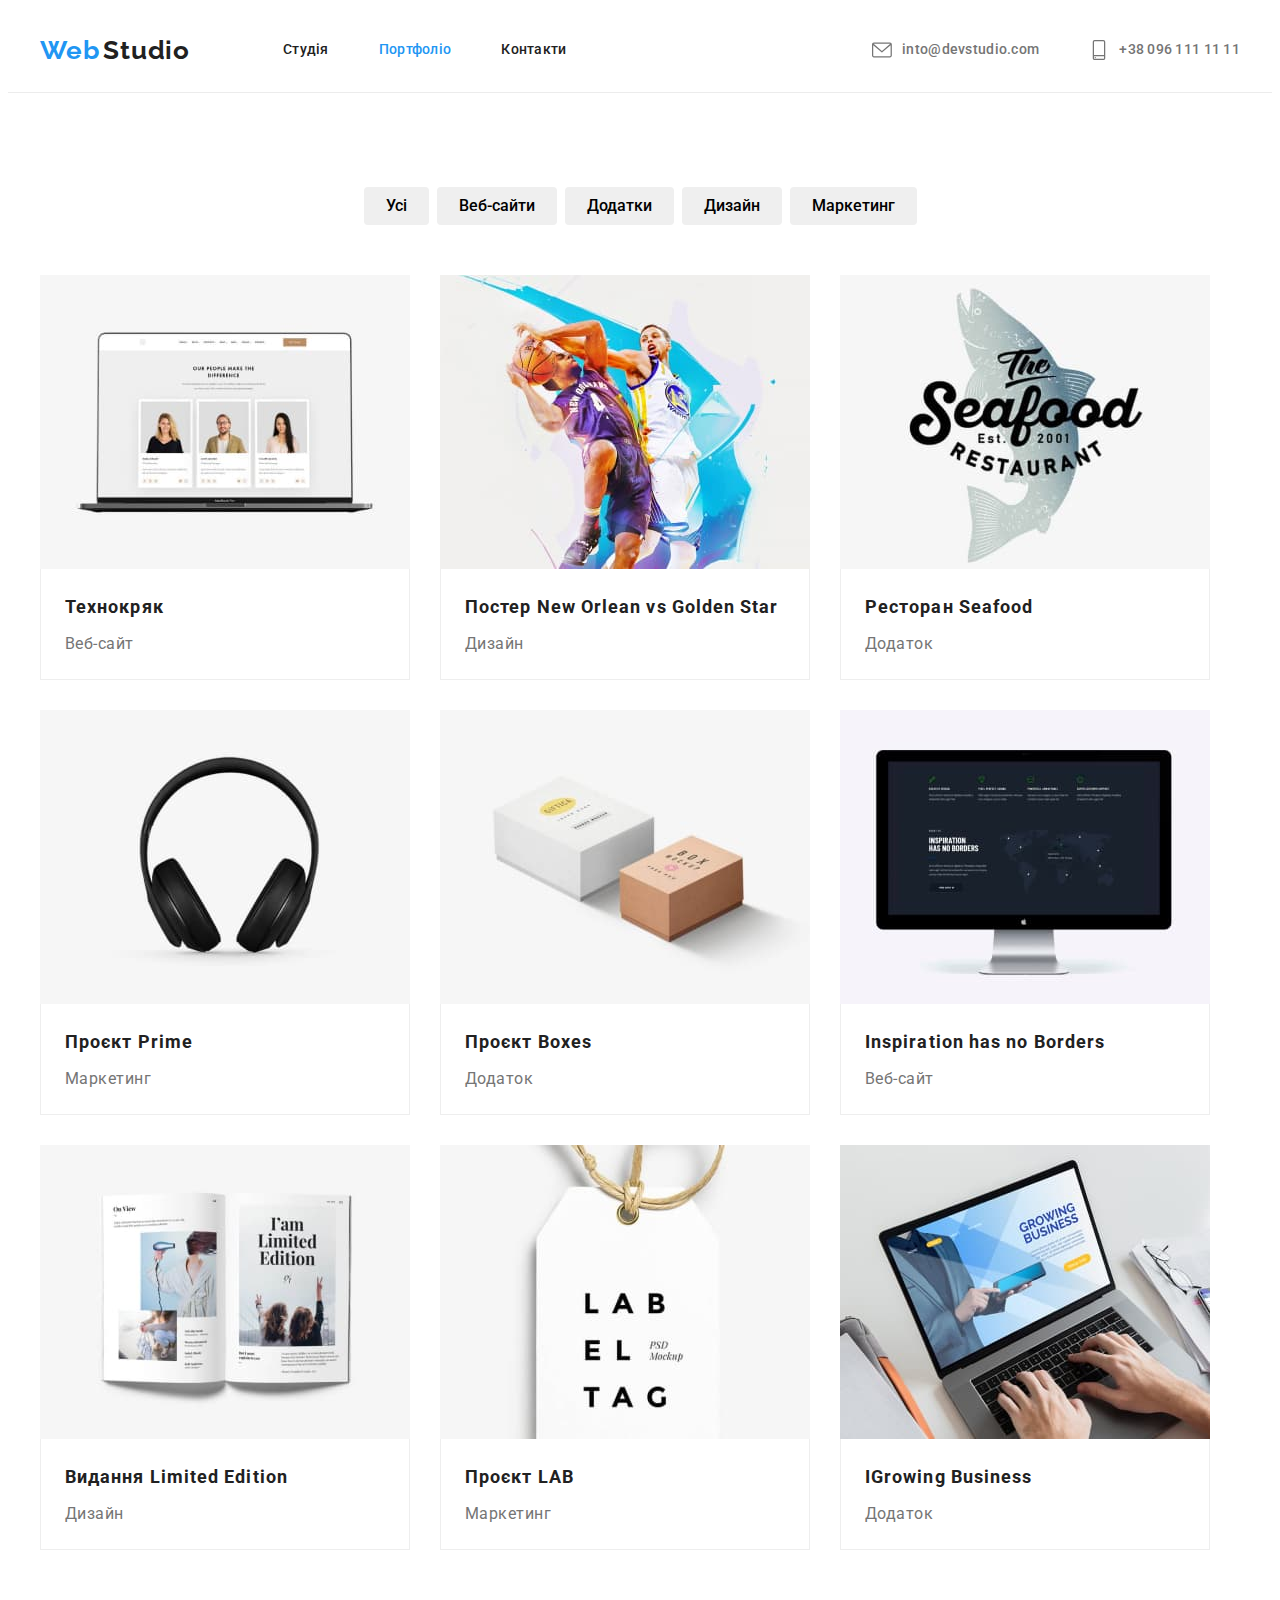
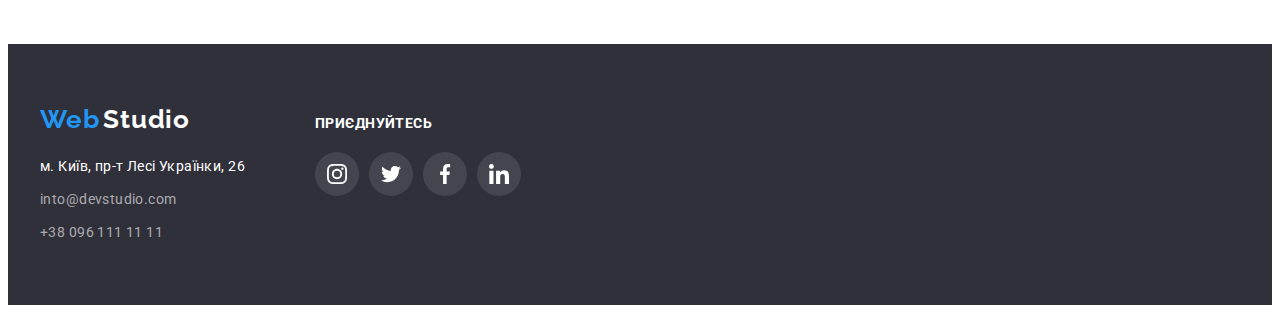
==== portfolio.html @ 76af7a86 "Initial commit" ====
<!DOCTYPE html>
<html lang="en">
	<head>
		<meta charset="UTF-8" />
		<meta http-equiv="X-UA-Compatible" content="IE=edge" />
		<meta name="viewport" content="width=device-width, initial-scale=1.0" />
		<title>Studio</title>
		<link rel="preconnect" href="https://fonts.googleapis.com" />
		<link rel="preconnect" href="https://fonts.gstatic.com" crossorigin />
		<link
			href="https://fonts.googleapis.com/css2?family=Raleway:wght@700&family=Roboto:wght@400;500;700;900&display=swap"
			rel="stylesheet"
		/>
		<link
			rel="stylesheet"
			href="https://cdnjs.cloudflare.com/ajax/libs/modern-normalize/1.1.0/modern-normalize.min.css"
			integrity="sha512-wpPYUAdjBVSE4KJnH1VR1HeZfpl1ub8YT/NKx4PuQ5NmX2tKuGu6U/JRp5y+Y8XG2tV+wKQpNHVUX03MfMFn9Q=="
			crossorigin="anonymous"
			referrerpolicy="no-referrer"
		/>
		<link rel="stylesheet" href="./css/styles.css" />
	</head>
	<body>
		<header class="header-underline">
			<div class="container heared-container">
				<nav class="navig">
					<a href="./index.html" class="link">
						<span class="logo">Web</span>
						<span class="logo" style="color: var(--main-text-color)">Studio</span>
					</a>
					<ul class="site-nav list">
						<li><a href="./index.html" class="site-nav-link">Студія</a></li>
						<li><a href="" class="site-nav-link current">Портфоліо</a></li>
						<li><a href="" class="site-nav-link">Контакти</a></li>
					</ul>
				</nav>
				<ul class="contact-nav list">
					<li>
						<a class="contact-nav-link" href="mailto:into@devstudio.com">
							<svg class="contact-icon">
								<use href="./images/icons.svg#envelope"></use>
							</svg>
							into@devstudio.com
						</a>
					</li>
					<li>
						<a class="contact-nav-link" href="tel:+380961111">
							<svg class="contact-icon">
								<use href="./images/icons.svg#smartphone"></use>
							</svg>
							+38 096 111 11 11
						</a>
					</li>
				</ul>
			</div>
		</header>
		<main>
			<section class="section">
				<div class="container">
					<h1 class="visually-hidden">заголовок портфоліо</h1>
					<ul class="list portfolio-menu">
						<li><button class="button-portfolio" type="button">Усі</button></li>
						<li><button class="button-portfolio" type="button">Веб-сайти</button></li>
						<li><button class="button-portfolio" type="button">Додатки</button></li>
						<li><button class="button-portfolio" type="button">Дизайн</button></li>
						<li><button class="button-portfolio" type="button">Маркетинг</button></li>
					</ul>
					<ul class="list flex-container">
						<li class="portfolio-items">
							<a class=" link portfolio-link" href="https://goit.ua">
								<img src="./images/portfolio-techno.jpg" alt="Технокряк" width="370" />
								<div class="items-about">
									<h2 class="portfolio-name">Технокряк</h2>
									<p class="portfolio-list">Веб-сайт</p>
								</div>
							</a>
						</li>
						<li class="portfolio-items">
							<a class="link portfolio-link" href="https://goit.ua">
								<img src="./images/portfolio-poster.jpg" alt="Постер New Orlean vs Golden Star" width="370" />
								<div class="items-about">
									<h2 class="portfolio-name">Постер New Orlean vs Golden Star</h2>
									<p class="portfolio-list">Дизайн</p>
								</div>
							</a>
						</li>
						<li class="portfolio-items">
							<a class="link portfolio-link" href="https://goit.ua">
								<img src="./images/portfolio-seafood.jpg" alt="Ресторан Seafood" width="370" />

								<div class="items-about">
									<h2 class="portfolio-name">Ресторан Seafood</h2>
									<p class="portfolio-list">Додаток</p>
								</div>
							</a>
						</li>
						<li class="portfolio-items">
							<a class="link portfolio-link" href="https://goit.ua">
								<img src="./images/portfolio-prime.jpg" alt="Проєкт Prime" width="370" />
								<div class="items-about">
									<h2 class="portfolio-name">Проєкт Prime</h2>
									<p class="portfolio-list">Маркетинг</p>
								</div>
							</a>
						</li>
						<li class="portfolio-items">
							<a class="link portfolio-link" href="https://goit.ua">
								<img src="./images/portfolio-boxes.jpg" alt="Проєкт Boxes" width="370" />

								<div class="items-about">
									<h2 class="portfolio-name">Проєкт Boxes</h2>
									<p class="portfolio-list">Додаток</p>
								</div>
							</a>
						</li>
						<li class="portfolio-items">
							<a class="link portfolio-link" href="https://goit.ua">
								<img src="./images/portfolio-inspiration.jpg" alt="Inspiration has no Borders" width="370" />

								<div class="items-about">
									<h2 class="portfolio-name">Inspiration has no Borders</h2>
									<p class="portfolio-list">Веб-сайт</p>
								</div>
							</a>
						</li>
						<li class="portfolio-items">
							<a class="link portfolio-link" href="https://goit.ua">
								<img src="./images/portfolio-edition.jpg" alt="Видання Limited Edition" width="370" />

								<div class="items-about">
									<h2 class="portfolio-name">Видання Limited Edition</h2>
									<p class="portfolio-list">Дизайн</p>
								</div>
							</a>
						</li>
						<li class="portfolio-items">
							<a class="link portfolio-link" href="https://goit.ua">
								<img src="./images/portfolio-lab.jpg" alt="Проєкт LAB" width="370" />
								<div class="items-about">
									<h2 class="portfolio-name">Проєкт LAB</h2>
									<p class="portfolio-list">Маркетинг</p>
								</div>
							</a>
						</li>
						<li class="portfolio-items">
							<a class="link portfolio-link" href="https://goit.ua">
								<img src="./images/portfolio-business.jpg" alt="Growing Business" width="370" />
								<div class="items-about">
									<h2 class="portfolio-name">IGrowing Business</h2>
									<p class="portfolio-list">Додаток</p>
								</div>
							</a>
						</li>
					</ul>
				</div>
			</section>
		</main>
		<footer class="footer">
			<div class="container footer-container">
				<div>
					<a href="./index.html" class="link">
						<span class="logo">Web</span>
						<span class="logo" style="color: var(--white-color)">Studio</span>
					</a>
					<address class="footer-site">
						<ul class="list">
							<li class="adress">
								<a class="adress-link" href="https://goo.gl/maps/srSNwpNVW98ARK6E7">м. Київ, пр-т Лесі Українки, 26</a>
							</li>
							<li class="adress">
								<a class="adress-link-color" href="mailto:into@devstudio.com">into@devstudio.com</a>
							</li>
							<li class="adress">
								<a class="adress-link-color" href="tel:+380961111">+38 096 111 11 11</a>
							</li>
						</ul>
					</address>
				</div>
				<div>
					<h3 class="footer-title"> приєднуйтесь</h3>
					<ul class="list web">
						<li>
							<a
								class="footer-icon link"
								href="https://www.instagram.com"
								target="_parent"
								rel="noopener noreffer"
								aria-label="Instagram"
							>
								<svg class="social-link">
									<use href="./images/icons.svg#instagram"></use>
								</svg>
							</a>
						</li>
						<li>
							<a
								class="footer-icon link"
								href="https://twitter.com"
								target="_parent"
								rel="noopener noreffer"
								aria-label="twitter"
							>
								<svg class="social-link">
									<use href="./images/icons.svg#twitter"></use>
								</svg>
							</a>
						</li>
						<li>
							<a
								class="footer-icon link"
								href="https://www.facebook.com"
								target="_parent"
								rel="noopener noreffer"
								aria-label="Instagram"
							>
								<svg class="social-link">
									<use href="./images/icons.svg#facebook"></use>
								</svg>
							</a>
						</li>
						<li>
							<a
								class="footer-icon link"
								href="https://ua.linkedin.com/"
								target="_parent"
								rel="noopener noreffer"
								aria-label="twitter"
							>
								<svg class="social-link">
									<use href="./images/icons.svg#linkedin"></use>
								</svg>
							</a>
						</li>
					</ul>
				</div>
			</div>
		</footer>
	</body>
</html>
---- css/styles.css ----
/*--акцент синий #2196F3 ---*/
/*--основной цвет  #212121---*/
/*--белый #FFFFFF---*/
/*--вторичный цвет серый #757575 ---*/
/*--вторичный цвет фона #F5F4FA ---*/
html {
  box-sizing: border-box;
}
:root {
  --main-text-color: #212121;
  --blue-color: #2196f3;
  --white-color: #ffffff;
  --grey-color: #757575;
  --footer-hero-color: #2f303a;
  --second-backgraund-color: #f5f4fa;
  --wtile-second-color: rgba(255, 255, 255, 0.6);
  --header-underline:#ececec;
  --color-border-card:#EEEEEE;
  --color-icon: #AFB1B8;
}
.header-underline{
   border-bottom: 1px solid var(--header-underline);
}
body {
  background-color: white;
  color: var(--main-text-color);
  font-family: 'Roboto', sans-serif;
  }
h1,
h2,
h3,
h4,
h5,
h6,
p,
a {
  margin: 0;
}
img {
  display: block;
  max-width: 100%;
  height: auto;
}

.container {
  margin: 0 auto;
  width: 1200px;
  padding-left: 15px;
  padding-right: 15px;
  /*outline: 2px solid tomato;*/
}
.heared-container {
  display: flex;
  align-items: center;
  }
.logo {
  font-family: 'Raleway';
  font-weight: 700;
  font-size: 26px;
  line-height: 1.19;
  color: var(--blue-color);
  letter-spacing: 0.03em;
}
.list {
  list-style: none;
  margin: 0;
  padding: 0;
}
.site-nav-link {
  color: var(--main-text-color);
  font-weight: 500;
  font-size: 14px;
  line-height: 1.14;
  letter-spacing: 0.02em;
  text-decoration: none;
  display: block;
  padding-top: 32px;
  padding-bottom: 32px;
}
.contact-nav-link {
  display:flex;
  align-items: center;
  justify-content: center;
  fill: var(--grey-color);
  color: var(--grey-color);
  font-weight: 500;
  font-size: 14px;
  line-height: 1.14;
  letter-spacing: 0.02em;
  text-decoration: none;
  padding-top: 32px;
  padding-bottom: 32px;
}
.contact-icon{
  width: 20px;
  height: 20px;
  margin-right:  10px;
  /* fill:var(--grey-color) */

}
.site-nav {
  margin-left: 93px;
  display: flex;
  gap: 50px;
  align-items: center;
  }
.contact-nav {
  display: flex;
  gap: 50px;
  align-items: center;
  margin-left: auto;
  }
.site-nav-link:hover,
.site-nav-link:focus,
.contact-nav-link:hover,
.contact-nav-link:focus {
  fill: var(--blue-color);
  color:var(--blue-color) ;
}
.site-nav-link.current {
  color: var(--blue-color);
}
.section {
  color: var(--main-text-color);
  padding-top: 94px;
  padding-bottom: 94px;

  /*outline: 1px solid brown;*/
}

.section-action {
  padding-top: 0;
}
.section-title {
  margin-top: 0;
  color: var(--main-text-color);
  font-weight: 700;
  font-size: 36px;
  line-height: 1.17;
  text-align: center;
  margin-bottom: 50px;
}

/* hero*/
.hero-title {
  color: var(--white-color);
  font-weight: 900;
  font-size: 44px;
  line-height: 1.4;
  letter-spacing: 0.06em;
  text-transform: uppercase;

  /*padding: 0;
  margin-top: 0;*/
  width: 696px;
 margin: 0 auto;
}
.hero {
  background-color: var(--footer-hero-color);
  height: 600px;
  max-width: 1600px;
  margin: auto;
  text-align: center;
  padding: 200px 0;
  background-image: linear-gradient(to right,rgba(47, 48, 58, 0.4) ,rgba(47, 48, 58, 0.4)) ,  url(../images/hero.jpg);
  background-repeat: no-repeat;
  background-position: center;
  background-size:cover;
}
.about-image{
  display:flex;
  height: 120px;
  background-color:var(--second-backgraund-color);
  margin-bottom: 30px;
  border: ;
  border-radius: 4px;
  align-items: center;
  justify-content: center;

  }

  .icon-about{
    width: 70px;
    height: 70px;
  }
.details-title {
  margin-top: 0;
  color: var(--main-text-color);
  font-weight: 700;
  font-size: 14px;
  line-height: 1.14;
  text-transform: uppercase;
  letter-spacing: 0.03em;
  margin-bottom: 10px;
}
.details-about {
  color: var(--grey-color);
  font-weight: 400;
  font-size: 14px;
  line-height: 1.71;
  letter-spacing: 0.03em;
  margin-bottom: 0;
}
.details {
  display: flex;
  gap: 30px;
}
.details-item {
  width: 270px;
}

/* button*/
.button {
  font-family: inherit;
  color: var(--white-color);
  background-color: var(--blue-color);
  cursor: pointer;
  font-weight: 700;
  font-size: 16px;
  line-height: 1.85;
  text-align: center;
  letter-spacing: 0.06em;
  border: none;
  border-radius: 4px;
  min-width: 216px;
  padding: 10px 32px;
  margin-top: 30px;
}
.button:hover,
.button:focus {
  background: #188ce8;
}

.visually-hidden {
  position: absolute;
  white-space: nowrap;
  width: 1px;
  height: 1px;
  overflow: hidden;
  border: 0;
  padding: 0;
  clip: rect(0 0 0 0);
  clip-path: inset(50%);
  margin: -1px;
}
.portfolio-menu {
  display: flex;
  justify-content: center;
  gap: 8px;
 }

.button-portfolio {
  font-family: inherit;
  font-weight: 500;
  font-size: 16px;
  line-height: 1.62;
  text-align: center;
  border-radius: 4px;
  border: none;
  padding: 6px 22px ;
 }
.button-portfolio:hover,
.button-portfolio:focus {
  color: var(--white-color);
  background-color: var(--blue-color);
  cursor: pointer;
  box-shadow: 0px 3px 1px rgba(0, 0, 0, 0.1), 0px 1px 2px rgba(0, 0, 0, 0.08),
1px 2px 2px rgba(0, 0, 0, 0.12);
}
.adress-link {
  text-decoration: none;
  color: var(--white-color);
  font-style: normal;
  letter-spacing: 0.03em;
  font-size: 14px;
  line-height: 1.71;
}
.adress-link-color {
  text-decoration: none;
  font-style: normal;
  letter-spacing: 0.03em;
  font-size: 14px;
  line-height: 1.71;
  color: var(--wtile-second-color);
 }
 .adress:not(:last-child)
 {
  margin-bottom: 9px;
 }

.adress-link:hover,
.adress-link:focus,
.adress-link-color:hover,
.adress-link-color:focus {
  color: var(--blue-color);
}

.navig{
  display: flex;
  align-items: center;
}
.link {
  padding: 0;
  margin: 0;
  text-decoration: none;
  color: currentColor;
}
.li {
  text-align: center;
}

.action-pic {
  display: flex;
  gap: 30px;
}
.footer {
  background-color: var(--footer-hero-color);
  padding-top: 60px;
  padding-bottom: 60px;
}
.footer-site{
   margin-top: 20px;
}

.portfolio-items {
  width: 370px;
 /* background-color: aqua;*/
  margin-right: 30px;
  margin-bottom: 30px;
}
.portfolio-items:nth-child(3n) {
  margin-right: 0;
}
.portfolio-items:nth-last-child(-n + 3) {
  margin-bottom: 0px;
}

.portfolio-link:hover,
.portfolio-link:focus
{  
display: block;
box-shadow: 0px 1px 1px rgba(0, 0, 0, 0.12), 0px 4px 4px rgba(0, 0, 0, 0.06),
1px 4px 6px rgba(0, 0, 0, 0.16);
}

.flex-container {
  display: flex;
  flex-wrap: wrap;
  /*background-color: blueviolet;*/
  margin-top: 50px;
}
.items-about{
   padding: 20px 24px;
   border-bottom: 1px solid var(--color-border-card);
   border-right: 1px solid var(--color-border-card);
   border-left: 1px solid var(--color-border-card);
}
.portfolio-name {
  font-weight: 700;
  font-size: 18px;
  line-height: 2;
  letter-spacing: 0.06em;
  padding-bottom: 4px;
  }
.portfolio-list {
  font-size: 16px;
  line-height: 1.88;
  letter-spacing: 0.03em;
  color: var(--grey-color);
}
.team-name {
  font-weight: 500;
  font-size: 16px;
  line-height: 1.19;
  text-align: center;
  /*padding-top: 30px;*/
  margin-bottom: 10px;
}
.team-title {
  font-size: 16px;
  line-height: 1.19;
  text-align: center;
  color: var(--grey-color);
  letter-spacing: 0.03em;
  margin-bottom: 16px;
  /*padding-bottom: 30px;*/
}
.team {
  display: flex;
  gap: 30px;
}
.team-item {
  display: block;
  background-color: var(--white-color);
  box-shadow: 0px 1px 3px rgba(0, 0, 0, 0.12), 0px 1px 1px rgba(0, 0, 0, 0.14),
    0px 2px 1px rgba(0, 0, 0, 0.2);
  border-radius: 0px 0px 4px 4px;
}
.team-about {
   padding-top: 30px;
  padding-bottom: 30px;
}

.ourteam {
  background-color: var(--second-backgraund-color);
}

.group-company{
  display: flex;
  justify-content: center;
  align-items: center;
  gap: 30px;

}
.group{
display:flex;
outline: 1px solid var(--color-icon);
width: 170px;
height: 92px;
justify-content: center;
align-items: center;
fill: var(--color-icon);
border-radius: 4px;
}

.group:hover,
.group:focus
{
  outline: 1px solid var(--blue-color);
  fill: var(--blue-color);

}
.group-link{
  width: 106px;
  height: 60px;
}
.web{
  display: flex;
  justify-content: center;
  align-items: center;
  gap: 10px;
}
.web-icon{
  display: flex;
  justify-content: center;
  align-items: center;

  width: 44px;
  height: 44px;
  border-radius: 50%;
  background-color: var(--white-color);
  fill:var(--color-icon)
}
.social-link{
  width: 20px;
  height: 20px;
 
}
.web-icon:hover,
.web-icon:focus
 {
  background-color: var(--blue-color);
  fill: var(--white-color);
}

.footer-container{
  display: flex;
  align-items:baseline;
  gap: 70px;
}
.footer-icon{
  display: flex;
  justify-content: center;
  align-items: center;

  width: 44px;
  height: 44px;
  border-radius: 50%;
  background-color: rgba(255, 255, 255, 0.1);
  fill:var(--white-color)
}
.footer-icon:hover,
.footer-icon:focus{
  background-color: var(--blue-color);
}



.footer-title {
  margin-top: 0;
  color: var(--white-color);
  font-weight: 700;
  font-size: 14px;
  line-height: 1.14;
  text-transform: uppercase;
  letter-spacing: 0.03em;
  margin-bottom: 20px;
}
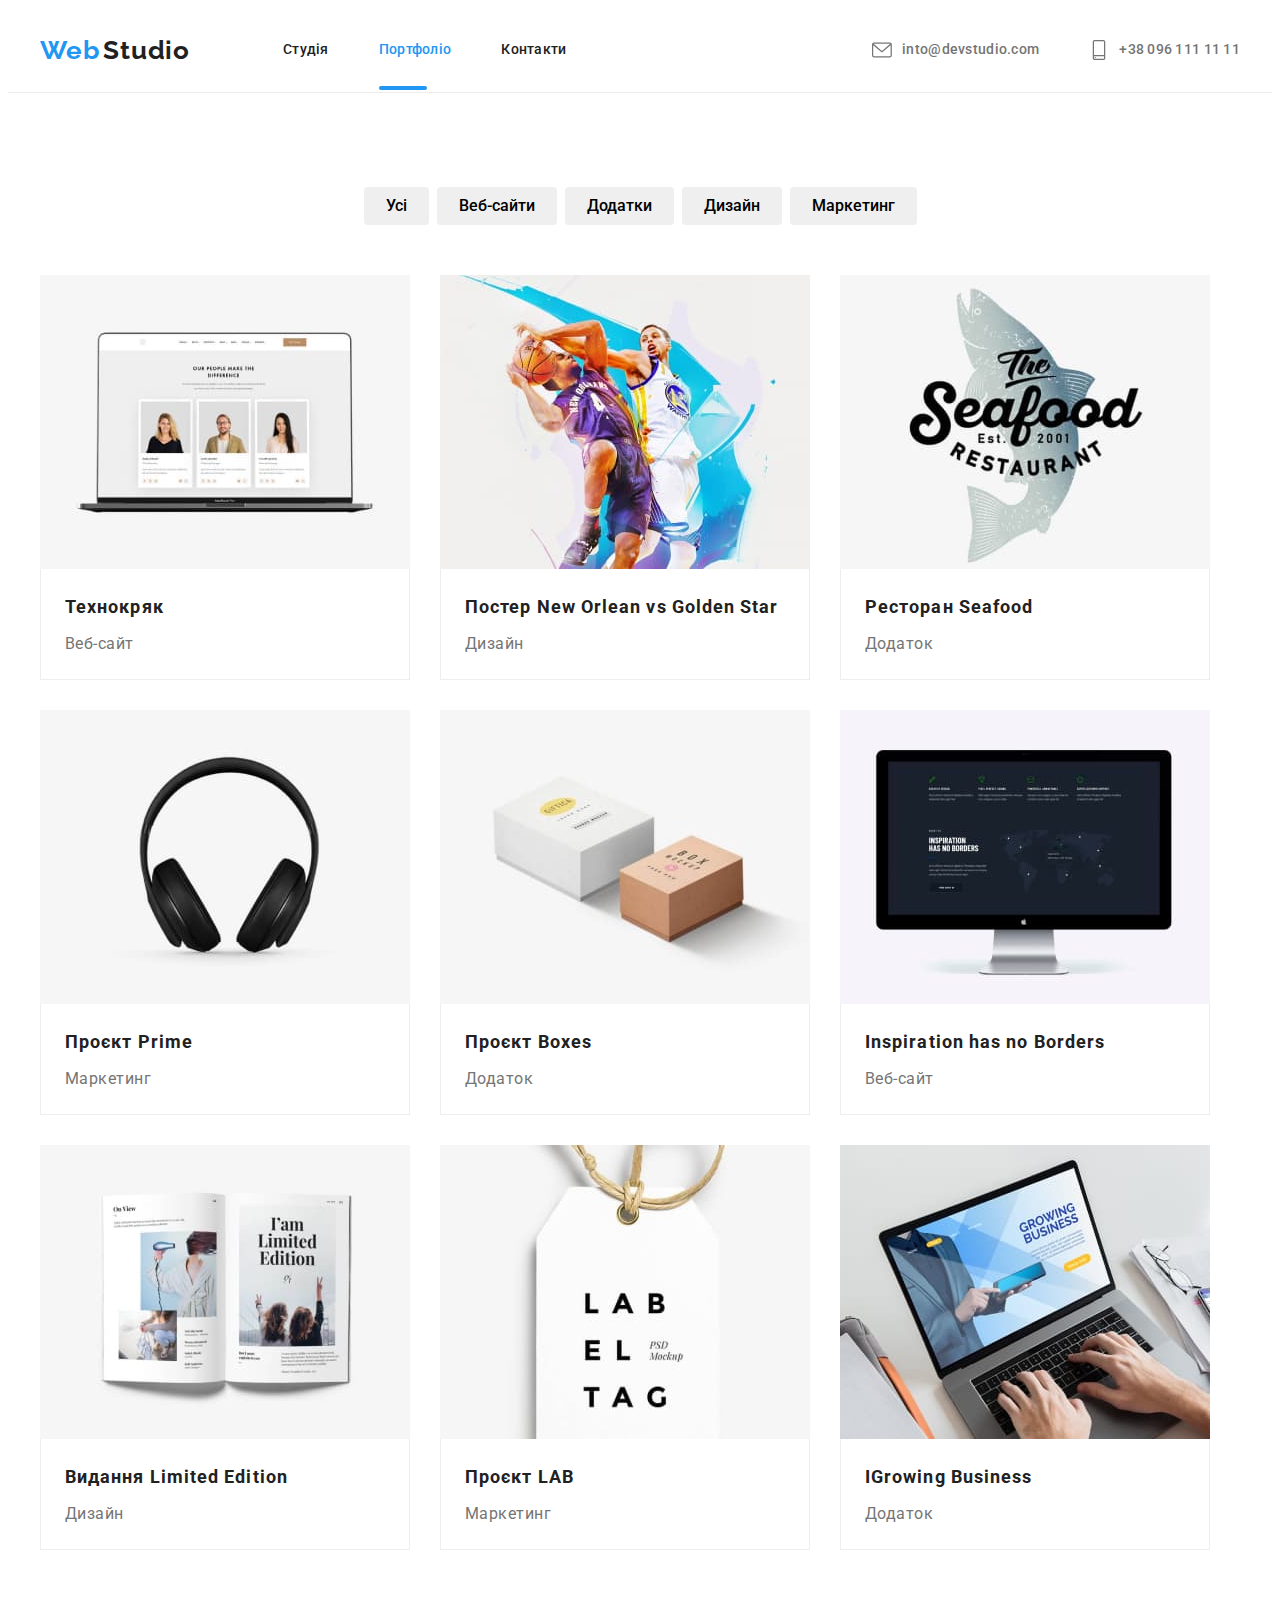
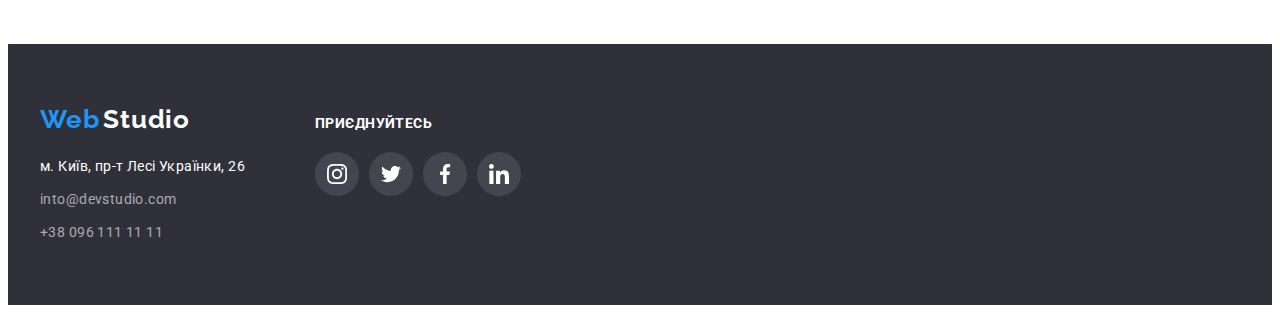
==== commit 49e90964: "09.09" ====
--- a/portfolio.html
+++ b/portfolio.html
@@ -67,8 +67,14 @@
 					</ul>
 					<ul class="list flex-container">
 						<li class="portfolio-items">
-							<a class=" link portfolio-link" href="https://goit.ua">
-								<img src="./images/portfolio-techno.jpg" alt="Технокряк" width="370" />
+							<a class="link portfolio-link" href="./portfolio.html">
+								<div class="portfolio-overlay">
+									<img src="./images/portfolio-techno.jpg" alt="Технокряк" width="370" />
+									<p class="card-info">
+										Ресурс пропонує комплексні пропозиції з різним рівнем функціоналу та сервісів. Все це дозволить
+										відвідувачу отримати вичерпні відомості про компанію чи приватну особу.
+									</p>
+								</div>
 								<div class="items-about">
 									<h2 class="portfolio-name">Технокряк</h2>
 									<p class="portfolio-list">Веб-сайт</p>
@@ -76,8 +82,14 @@
 							</a>
 						</li>
 						<li class="portfolio-items">
-							<a class="link portfolio-link" href="https://goit.ua">
-								<img src="./images/portfolio-poster.jpg" alt="Постер New Orlean vs Golden Star" width="370" />
+							<a class="link portfolio-link" href="./portfolio.html">
+								<div class="portfolio-overlay">
+									<img src="./images/portfolio-poster.jpg" alt="Постер New Orlean vs Golden Star" width="370" />
+									<p class="card-info">
+										Ресурс пропонує комплексні пропозиції з різним рівнем функціоналу та сервісів. Все це дозволить
+										відвідувачу отримати вичерпні відомості про компанію чи приватну особу.
+									</p>
+								</div>
 								<div class="items-about">
 									<h2 class="portfolio-name">Постер New Orlean vs Golden Star</h2>
 									<p class="portfolio-list">Дизайн</p>
@@ -85,9 +97,14 @@
 							</a>
 						</li>
 						<li class="portfolio-items">
-							<a class="link portfolio-link" href="https://goit.ua">
-								<img src="./images/portfolio-seafood.jpg" alt="Ресторан Seafood" width="370" />
-
+							<a class="link portfolio-link" href="./portfolio.html">
+								<div class="portfolio-overlay">
+									<img src="./images/portfolio-seafood.jpg" alt="Ресторан Seafood" width="370" />
+									<p class="card-info">
+										Ресурс пропонує комплексні пропозиції з різним рівнем функціоналу та сервісів. Все це дозволить
+										відвідувачу отримати вичерпні відомості про компанію чи приватну особу.
+									</p>
+								</div>
 								<div class="items-about">
 									<h2 class="portfolio-name">Ресторан Seafood</h2>
 									<p class="portfolio-list">Додаток</p>
@@ -95,8 +112,14 @@
 							</a>
 						</li>
 						<li class="portfolio-items">
-							<a class="link portfolio-link" href="https://goit.ua">
-								<img src="./images/portfolio-prime.jpg" alt="Проєкт Prime" width="370" />
+							<a class="link portfolio-link" href="./portfolio.html">
+								<div class="portfolio-overlay">
+									<img src="./images/portfolio-prime.jpg" alt="Проєкт Prime" width="370" />
+									<p class="card-info">
+										Ресурс пропонує комплексні пропозиції з різним рівнем функціоналу та сервісів. Все це дозволить
+										відвідувачу отримати вичерпні відомості про компанію чи приватну особу.
+									</p>
+								</div>
 								<div class="items-about">
 									<h2 class="portfolio-name">Проєкт Prime</h2>
 									<p class="portfolio-list">Маркетинг</p>
@@ -104,9 +127,14 @@
 							</a>
 						</li>
 						<li class="portfolio-items">
-							<a class="link portfolio-link" href="https://goit.ua">
-								<img src="./images/portfolio-boxes.jpg" alt="Проєкт Boxes" width="370" />
-
+							<a class="link portfolio-link" href="./portfolio.html">
+								<div class="portfolio-overlay">
+									<img src="./images/portfolio-boxes.jpg" alt="Проєкт Boxes" width="370" />
+									<p class="card-info">
+										Ресурс пропонує комплексні пропозиції з різним рівнем функціоналу та сервісів. Все це дозволить
+										відвідувачу отримати вичерпні відомості про компанію чи приватну особу.
+									</p>
+								</div>
 								<div class="items-about">
 									<h2 class="portfolio-name">Проєкт Boxes</h2>
 									<p class="portfolio-list">Додаток</p>
@@ -114,9 +142,14 @@
 							</a>
 						</li>
 						<li class="portfolio-items">
-							<a class="link portfolio-link" href="https://goit.ua">
-								<img src="./images/portfolio-inspiration.jpg" alt="Inspiration has no Borders" width="370" />
-
+							<a class="link portfolio-link" href="./portfolio.html">
+								<div class="portfolio-overlay">
+									<img src="./images/portfolio-inspiration.jpg" alt="Inspiration has no Borders" width="370" />
+									<p class="card-info">
+										Ресурс пропонує комплексні пропозиції з різним рівнем функціоналу та сервісів. Все це дозволить
+										відвідувачу отримати вичерпні відомості про компанію чи приватну особу.
+									</p>
+								</div>
 								<div class="items-about">
 									<h2 class="portfolio-name">Inspiration has no Borders</h2>
 									<p class="portfolio-list">Веб-сайт</p>
@@ -124,9 +157,14 @@
 							</a>
 						</li>
 						<li class="portfolio-items">
-							<a class="link portfolio-link" href="https://goit.ua">
-								<img src="./images/portfolio-edition.jpg" alt="Видання Limited Edition" width="370" />
-
+							<a class="link portfolio-link" href="./portfolio.html">
+								<div class="portfolio-overlay">
+									<img src="./images/portfolio-edition.jpg" alt="Видання Limited Edition" width="370" />
+									<p class="card-info">
+										Ресурс пропонує комплексні пропозиції з різним рівнем функціоналу та сервісів. Все це дозволить
+										відвідувачу отримати вичерпні відомості про компанію чи приватну особу.
+									</p>
+								</div>
 								<div class="items-about">
 									<h2 class="portfolio-name">Видання Limited Edition</h2>
 									<p class="portfolio-list">Дизайн</p>
@@ -134,8 +172,14 @@
 							</a>
 						</li>
 						<li class="portfolio-items">
-							<a class="link portfolio-link" href="https://goit.ua">
-								<img src="./images/portfolio-lab.jpg" alt="Проєкт LAB" width="370" />
+							<a class="link portfolio-link" href="./portfolio.html">
+								<div class="portfolio-overlay">
+									<img src="./images/portfolio-lab.jpg" alt="Проєкт LAB" width="370" />
+									<p class="card-info">
+										Ресурс пропонує комплексні пропозиції з різним рівнем функціоналу та сервісів. Все це дозволить
+										відвідувачу отримати вичерпні відомості про компанію чи приватну особу.
+									</p>
+								</div>
 								<div class="items-about">
 									<h2 class="portfolio-name">Проєкт LAB</h2>
 									<p class="portfolio-list">Маркетинг</p>
@@ -143,8 +187,14 @@
 							</a>
 						</li>
 						<li class="portfolio-items">
-							<a class="link portfolio-link" href="https://goit.ua">
-								<img src="./images/portfolio-business.jpg" alt="Growing Business" width="370" />
+							<a class="link portfolio-link" href="./portfolio.html">
+								<div class="portfolio-overlay">
+									<img src="./images/portfolio-business.jpg" alt="Growing Business" width="370" />
+									<p class="card-info">
+										Ресурс пропонує комплексні пропозиції з різним рівнем функціоналу та сервісів. Все це дозволить
+										відвідувачу отримати вичерпні відомості про компанію чи приватну особу.
+									</p>
+								</div>
 								<div class="items-about">
 									<h2 class="portfolio-name">IGrowing Business</h2>
 									<p class="portfolio-list">Додаток</p>
@@ -177,7 +227,7 @@
 					</address>
 				</div>
 				<div>
-					<h3 class="footer-title"> приєднуйтесь</h3>
+					<h3 class="footer-title">приєднуйтесь</h3>
 					<ul class="list web">
 						<li>
 							<a
--- a/css/styles.css
+++ b/css/styles.css
@@ -90,6 +90,7 @@
   text-decoration: none;
   padding-top: 32px;
   padding-bottom: 32px;
+  position: relative;
 }
 .contact-icon{
   width: 20px;
@@ -119,7 +120,26 @@
 }
 .site-nav-link.current {
   color: var(--blue-color);
-}
+  position: relative;
+
+}
+
+.current::after{
+content: '';
+display: inline-block;
+width: 48px;
+height: 4px;
+background-color: rgba(33, 150, 243, 1);
+border-radius: 2px;
+position: absolute;
+bottom: 0;
+left: 0;
+
+
+
+
+}
+
 .section {
   color: var(--main-text-color);
   padding-top: 94px;
@@ -313,6 +333,30 @@
   display: flex;
   gap: 30px;
 }
+
+.action-relative{
+position: relative;
+}
+
+.action-title{
+  position:absolute;
+  bottom:0;
+  left: 0;
+  background-color:rgba(47, 48, 58, 0.8);
+  height: 70px;
+  width: 100%;
+
+
+  font-weight: 700;
+  font-size: 14px;
+  line-height: 1.14;
+  text-transform: uppercase;
+  letter-spacing: 0.03em;
+  color: var(--white-color);
+  text-align: center;
+  padding-top: 27px;
+   
+}
 .footer {
   background-color: var(--footer-hero-color);
   padding-top: 60px;
@@ -341,6 +385,7 @@
 display: block;
 box-shadow: 0px 1px 1px rgba(0, 0, 0, 0.12), 0px 4px 4px rgba(0, 0, 0, 0.06),
 1px 4px 6px rgba(0, 0, 0, 0.16);
+
 }
 
 .flex-container {
@@ -368,6 +413,36 @@
   letter-spacing: 0.03em;
   color: var(--grey-color);
 }
+.portfolio-overlay{
+  position: relative;
+  overflow: hidden;
+}
+
+.portfolio-link:hover .card-info{
+  transform: translateY(0);
+}
+
+
+.card-info{
+  position: absolute;
+  bottom:0;
+  top: 0;
+  left: 0;
+  width: 100%;
+  height: 294px;
+  font-weight: 400;
+  font-size: 18px;
+  line-height: 1.55;
+  letter-spacing: 0.03em;
+  color: rgba(255, 255, 255, 1);
+  background-color: rgba(33, 150, 243, 0.9);
+  padding: 63px 24px;
+  transform: translateY(294px);
+  transition: transform 250ms cubic-bezier(0.4, 0, 0.2, 1);
+
+  }
+
+
 .team-name {
   font-weight: 500;
   font-size: 16px;
@@ -496,3 +571,52 @@
   letter-spacing: 0.03em;
   margin-bottom: 20px;
 }
+/**
+  |============================
+  | modal
+  |============================
+*/
+.backdrop{
+  position: fixed;
+  top: 0;
+  left: 0;
+
+  width: 100%;
+  height: 1024px;
+  background-color: rgba(0, 0, 0, 0.2);
+}
+.backdrop.is-hidden{
+  opacity: 0;
+   pointer-events: none;
+  visibility: hidden;
+} 
+.modal{
+  width: 528px;
+  height: 581px;
+  background-color: var(--white-color);
+  border-radius: 4px;;
+
+  position: absolute;
+  top:50%;
+  left: 50%;
+  transform: translate(-50%,-50%);
+}
+
+.modal-btn{
+  position: absolute;
+  top: 8px;
+  right: 8px;
+  width: 30px;
+  height: 30px;
+  padding:0 ;
+  border-radius: 50%;
+  border: 1px solid rgba(0, 0, 0, 0.1);
+  background-color: var(--white-color);
+ 
+
+  display: flex;
+  justify-content: center;
+  align-items: center;
+  cursor: pointer;
+
+}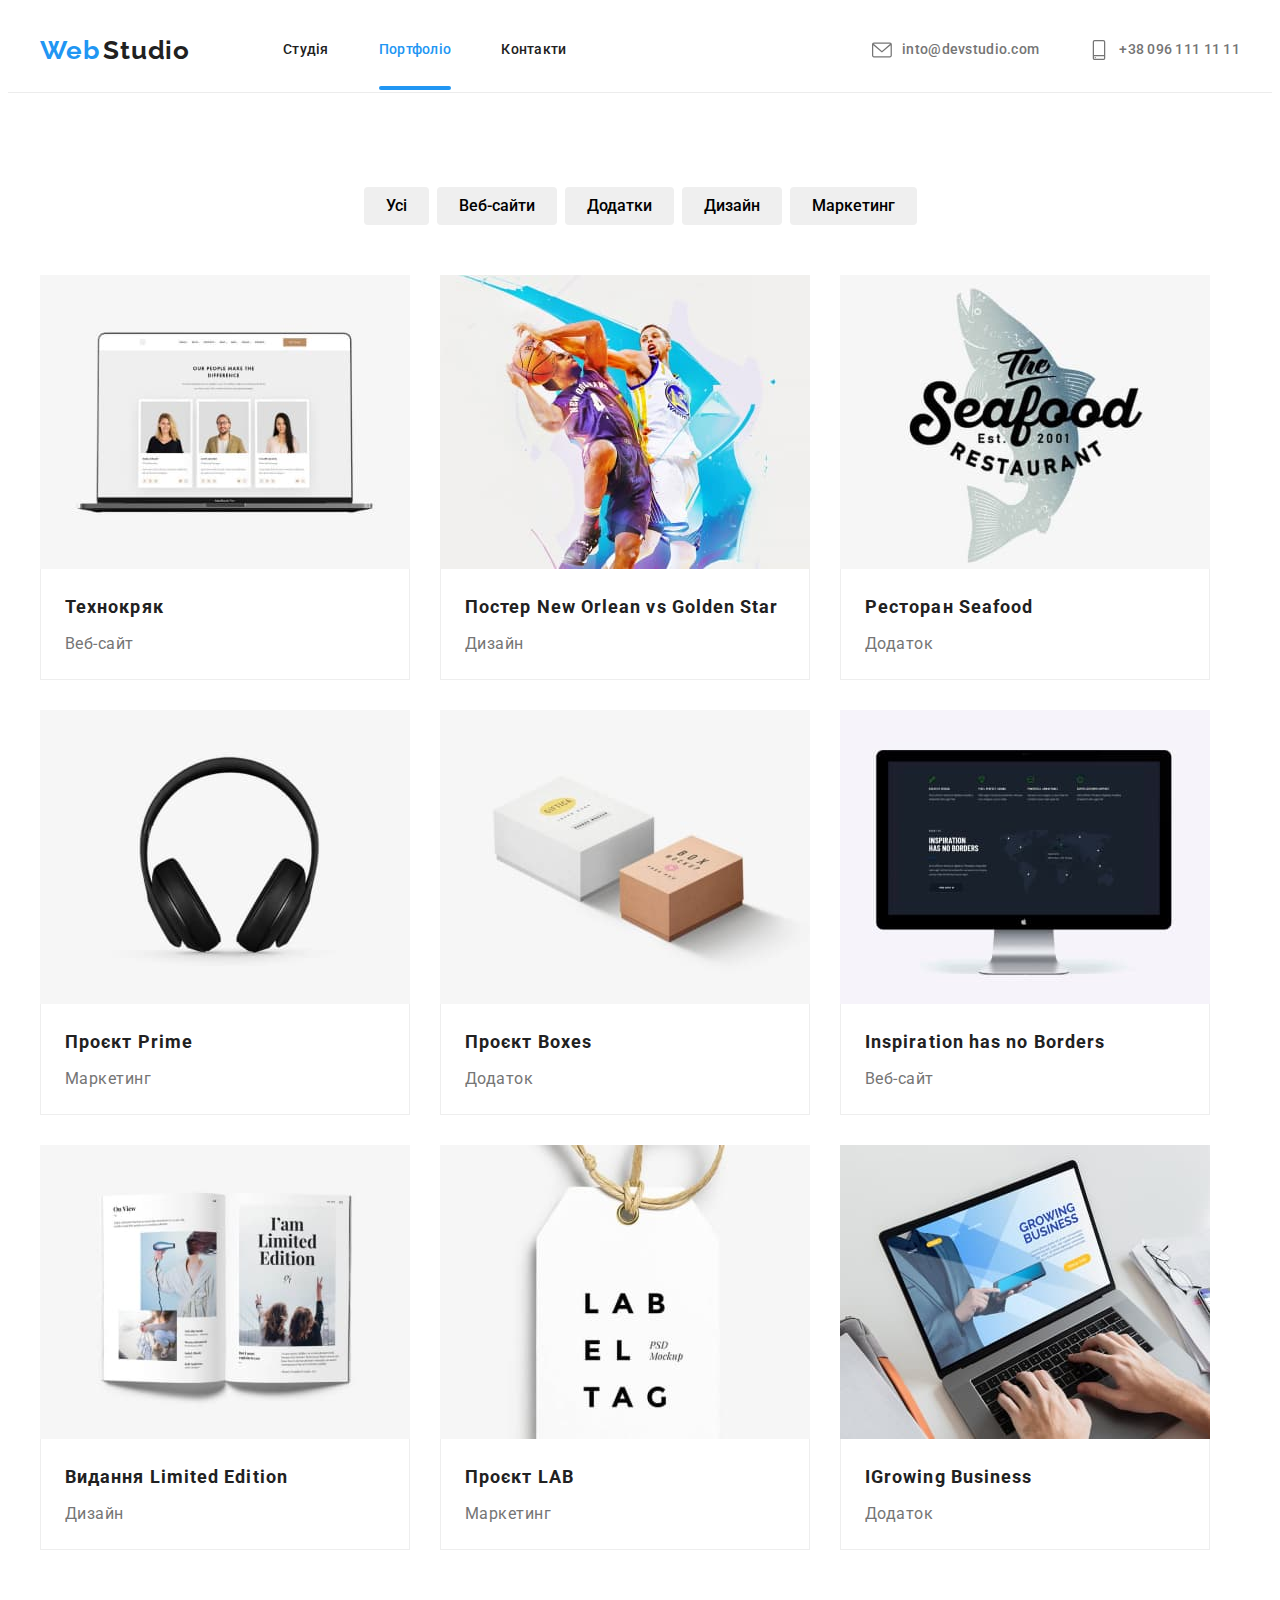
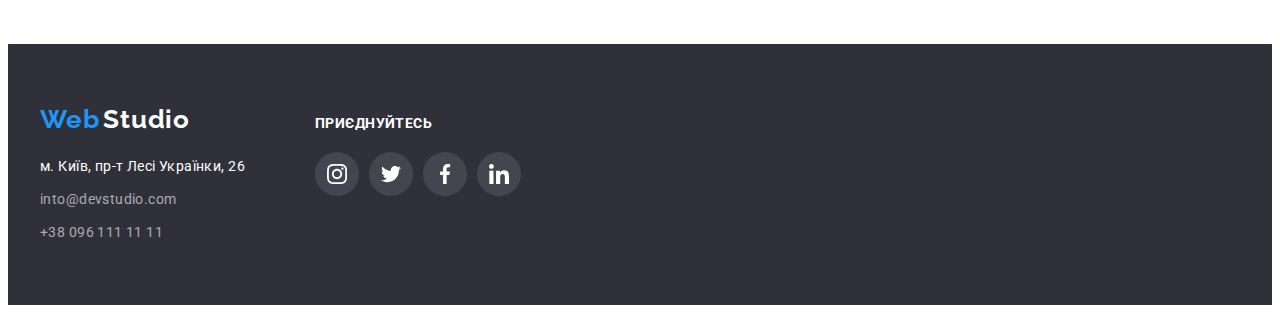
==== commit a54e5452: "10.09" ====
--- a/portfolio.html
+++ b/portfolio.html
@@ -243,8 +243,7 @@
 							</a>
 						</li>
 						<li>
-							<a
-								class="footer-icon link"
+							<a 								class="footer-icon link"
 								href="https://twitter.com"
 								target="_parent"
 								rel="noopener noreffer"
--- a/css/styles.css
+++ b/css/styles.css
@@ -4,28 +4,29 @@
 /*--вторичный цвет серый #757575 ---*/
 /*--вторичный цвет фона #F5F4FA ---*/
 html {
-  box-sizing: border-box;
+	box-sizing: border-box;
 }
 :root {
-  --main-text-color: #212121;
-  --blue-color: #2196f3;
-  --white-color: #ffffff;
-  --grey-color: #757575;
-  --footer-hero-color: #2f303a;
-  --second-backgraund-color: #f5f4fa;
-  --wtile-second-color: rgba(255, 255, 255, 0.6);
-  --header-underline:#ececec;
-  --color-border-card:#EEEEEE;
-  --color-icon: #AFB1B8;
-}
-.header-underline{
-   border-bottom: 1px solid var(--header-underline);
+	--main-text-color: #212121;
+	--blue-color: #2196f3;
+	--white-color: #ffffff;
+	--grey-color: #757575;
+	--footer-hero-color: #2f303a;
+	--second-backgraund-color: #f5f4fa;
+	--wtile-second-color: rgba(255, 255, 255, 0.6);
+	--header-underline: #ececec;
+	--color-border-card: #eeeeee;
+	--color-icon: #afb1b8;
+  --timing-function:cubic-bezier(0.4, 0, 0.2, 1);
+}
+.header-underline {
+	border-bottom: 1px solid var(--header-underline);
 }
 body {
-  background-color: white;
-  color: var(--main-text-color);
-  font-family: 'Roboto', sans-serif;
-  }
+	background-color: white;
+	color: var(--main-text-color);
+	font-family: "Roboto", sans-serif;
+}
 h1,
 h2,
 h3,
@@ -34,589 +35,568 @@
 h6,
 p,
 a {
-  margin: 0;
+	margin: 0;
 }
 img {
-  display: block;
-  max-width: 100%;
-  height: auto;
+	display: block;
+	max-width: 100%;
+	height: auto;
 }
 
 .container {
-  margin: 0 auto;
-  width: 1200px;
-  padding-left: 15px;
-  padding-right: 15px;
-  /*outline: 2px solid tomato;*/
+	margin: 0 auto;
+	width: 1200px;
+	padding-left: 15px;
+	padding-right: 15px;
+	/*outline: 2px solid tomato;*/
 }
 .heared-container {
-  display: flex;
-  align-items: center;
-  }
+	display: flex;
+	align-items: center;
+}
 .logo {
-  font-family: 'Raleway';
-  font-weight: 700;
-  font-size: 26px;
-  line-height: 1.19;
-  color: var(--blue-color);
-  letter-spacing: 0.03em;
+	font-family: "Raleway";
+	font-weight: 700;
+	font-size: 26px;
+	line-height: 1.19;
+	color: var(--blue-color);
+	letter-spacing: 0.03em;
 }
 .list {
-  list-style: none;
-  margin: 0;
-  padding: 0;
+	list-style: none;
+	margin: 0;
+	padding: 0;
 }
 .site-nav-link {
-  color: var(--main-text-color);
-  font-weight: 500;
-  font-size: 14px;
-  line-height: 1.14;
-  letter-spacing: 0.02em;
-  text-decoration: none;
-  display: block;
-  padding-top: 32px;
-  padding-bottom: 32px;
+	color: var(--main-text-color);
+	font-weight: 500;
+	font-size: 14px;
+	line-height: 1.14;
+	letter-spacing: 0.02em;
+	text-decoration: none;
+	display: block;
+	padding-top: 32px;
+	padding-bottom: 32px;
+  transition: color 250ms var(--timing-function);
 }
 .contact-nav-link {
-  display:flex;
-  align-items: center;
-  justify-content: center;
-  fill: var(--grey-color);
-  color: var(--grey-color);
-  font-weight: 500;
-  font-size: 14px;
-  line-height: 1.14;
-  letter-spacing: 0.02em;
-  text-decoration: none;
-  padding-top: 32px;
-  padding-bottom: 32px;
-  position: relative;
-}
-.contact-icon{
-  width: 20px;
-  height: 20px;
-  margin-right:  10px;
-  /* fill:var(--grey-color) */
-
+	display: flex;
+	align-items: center;
+	justify-content: center;
+	fill: var(--grey-color);
+	color: var(--grey-color);
+	font-weight: 500;
+	font-size: 14px;
+	line-height: 1.14;
+	letter-spacing: 0.02em;
+	text-decoration: none;
+	padding-top: 32px;
+	padding-bottom: 32px;
+	position: relative;
+  transition: color 250ms var(--timing-function), fill 250ms var(--timing-function);
+}
+.contact-icon {
+	width: 20px;
+	height: 20px;
+	margin-right: 10px;
 }
 .site-nav {
-  margin-left: 93px;
-  display: flex;
-  gap: 50px;
-  align-items: center;
-  }
+	margin-left: 93px;
+	display: flex;
+	gap: 50px;
+	align-items: center;
+}
 .contact-nav {
-  display: flex;
-  gap: 50px;
-  align-items: center;
-  margin-left: auto;
-  }
+	display: flex;
+	gap: 50px;
+	align-items: center;
+	margin-left: auto;
+}
 .site-nav-link:hover,
 .site-nav-link:focus,
 .contact-nav-link:hover,
 .contact-nav-link:focus {
-  fill: var(--blue-color);
-  color:var(--blue-color) ;
+	fill: var(--blue-color);
+	color: var(--blue-color);
 }
 .site-nav-link.current {
-  color: var(--blue-color);
-  position: relative;
-
-}
-
-.current::after{
-content: '';
-display: inline-block;
-width: 48px;
-height: 4px;
-background-color: rgba(33, 150, 243, 1);
-border-radius: 2px;
-position: absolute;
-bottom: 0;
-left: 0;
-
-
-
-
+	color: var(--blue-color);
+	position: relative;
+}
+
+.current::after {
+	content: "";
+  display: block;
+  width: 100%;
+  height: 4px;
+  background-color: rgba(33, 150, 243, 1);
+  border-radius: 2px;
+ 
+  position: absolute;
+  bottom: 0;
+	left: 0
 }
 
 .section {
-  color: var(--main-text-color);
-  padding-top: 94px;
-  padding-bottom: 94px;
-
-  /*outline: 1px solid brown;*/
-}
-
+	color: var(--main-text-color);
+	padding-top: 94px;
+	padding-bottom: 94px;
+}
 .section-action {
-  padding-top: 0;
+	padding-top: 0;
 }
 .section-title {
-  margin-top: 0;
-  color: var(--main-text-color);
-  font-weight: 700;
-  font-size: 36px;
-  line-height: 1.17;
-  text-align: center;
-  margin-bottom: 50px;
-}
-
+	margin-top: 0;
+	color: var(--main-text-color);
+	font-weight: 700;
+	font-size: 36px;
+	line-height: 1.17;
+	text-align: center;
+	margin-bottom: 50px;
+}
 /* hero*/
 .hero-title {
-  color: var(--white-color);
-  font-weight: 900;
-  font-size: 44px;
-  line-height: 1.4;
-  letter-spacing: 0.06em;
-  text-transform: uppercase;
-
-  /*padding: 0;
-  margin-top: 0;*/
-  width: 696px;
- margin: 0 auto;
+	color: var(--white-color);
+	font-weight: 900;
+	font-size: 44px;
+	line-height: 1.4;
+	letter-spacing: 0.06em;
+	text-transform: uppercase;
+	width: 696px;
+	margin: 0 auto;
 }
 .hero {
-  background-color: var(--footer-hero-color);
-  height: 600px;
-  max-width: 1600px;
-  margin: auto;
-  text-align: center;
-  padding: 200px 0;
-  background-image: linear-gradient(to right,rgba(47, 48, 58, 0.4) ,rgba(47, 48, 58, 0.4)) ,  url(../images/hero.jpg);
-  background-repeat: no-repeat;
-  background-position: center;
-  background-size:cover;
-}
-.about-image{
-  display:flex;
-  height: 120px;
-  background-color:var(--second-backgraund-color);
-  margin-bottom: 30px;
-  border: ;
-  border-radius: 4px;
-  align-items: center;
-  justify-content: center;
-
-  }
-
-  .icon-about{
-    width: 70px;
-    height: 70px;
-  }
+	background-color: var(--footer-hero-color);
+	height: 600px;
+	max-width: 1600px;
+	margin: auto;
+	text-align: center;
+	padding: 200px 0;
+	background-image: linear-gradient(to right, rgba(47, 48, 58, 0.4), rgba(47, 48, 58, 0.4)), url(../images/hero.jpg);
+	background-repeat: no-repeat;
+	background-position: center;
+	background-size: cover;
+}
+.about-image {
+	display: flex;
+	height: 120px;
+	background-color: var(--second-backgraund-color);
+	margin-bottom: 30px;
+	border-radius: 4px;
+	align-items: center;
+	justify-content: center;
+}
+.icon-about {
+	width: 70px;
+	height: 70px;
+}
 .details-title {
-  margin-top: 0;
-  color: var(--main-text-color);
-  font-weight: 700;
-  font-size: 14px;
-  line-height: 1.14;
-  text-transform: uppercase;
-  letter-spacing: 0.03em;
-  margin-bottom: 10px;
+	margin-top: 0;
+	color: var(--main-text-color);
+	font-weight: 700;
+	font-size: 14px;
+	line-height: 1.14;
+	text-transform: uppercase;
+	letter-spacing: 0.03em;
+	margin-bottom: 10px;
 }
 .details-about {
-  color: var(--grey-color);
-  font-weight: 400;
-  font-size: 14px;
-  line-height: 1.71;
-  letter-spacing: 0.03em;
-  margin-bottom: 0;
+	color: var(--grey-color);
+	font-weight: 400;
+	font-size: 14px;
+	line-height: 1.71;
+	letter-spacing: 0.03em;
+	margin-bottom: 0;
 }
 .details {
-  display: flex;
-  gap: 30px;
+	display: flex;
+	gap: 30px;
 }
 .details-item {
-  width: 270px;
-}
-
+	width: 270px;
+}
 /* button*/
 .button {
-  font-family: inherit;
-  color: var(--white-color);
-  background-color: var(--blue-color);
-  cursor: pointer;
-  font-weight: 700;
-  font-size: 16px;
-  line-height: 1.85;
-  text-align: center;
-  letter-spacing: 0.06em;
-  border: none;
-  border-radius: 4px;
-  min-width: 216px;
-  padding: 10px 32px;
-  margin-top: 30px;
+	font-family: inherit;
+	color: var(--white-color);
+	background-color: var(--blue-color);
+	cursor: pointer;
+	font-weight: 700;
+	font-size: 16px;
+	line-height: 1.85;
+	text-align: center;
+	letter-spacing: 0.06em;
+	border: none;
+	border-radius: 4px;
+	min-width: 216px;
+	padding: 10px 32px;
+	margin-top: 30px;
+  transition: background-color 250ms var(--timing-function);
 }
 .button:hover,
 .button:focus {
-  background: #188ce8;
-}
-
+	background-color: #188ce8;
+}
 .visually-hidden {
-  position: absolute;
-  white-space: nowrap;
-  width: 1px;
-  height: 1px;
-  overflow: hidden;
-  border: 0;
-  padding: 0;
-  clip: rect(0 0 0 0);
-  clip-path: inset(50%);
-  margin: -1px;
+	position: absolute;
+	white-space: nowrap;
+	width: 1px;
+	height: 1px;
+	overflow: hidden;
+	border: 0;
+	padding: 0;
+	clip: rect(0 0 0 0);
+	clip-path: inset(50%);
+	margin: -1px;
 }
 .portfolio-menu {
-  display: flex;
-  justify-content: center;
-  gap: 8px;
- }
-
+	display: flex;
+	justify-content: center;
+	gap: 8px;
+}
 .button-portfolio {
-  font-family: inherit;
-  font-weight: 500;
-  font-size: 16px;
-  line-height: 1.62;
-  text-align: center;
-  border-radius: 4px;
-  border: none;
-  padding: 6px 22px ;
- }
+	font-family: inherit;
+	font-weight: 500;
+	font-size: 16px;
+	line-height: 1.62;
+	text-align: center;
+	border-radius: 4px;
+	border: none;
+	padding: 6px 22px;
+
+  transition: color 250ms var(--timing-function), 
+              background-color 250ms var(--timing-function),
+              cursor 250ms var(--timing-function),
+              box-shadow 250ms var(--timing-function) ;
+}
 .button-portfolio:hover,
 .button-portfolio:focus {
-  color: var(--white-color);
-  background-color: var(--blue-color);
-  cursor: pointer;
-  box-shadow: 0px 3px 1px rgba(0, 0, 0, 0.1), 0px 1px 2px rgba(0, 0, 0, 0.08),
-1px 2px 2px rgba(0, 0, 0, 0.12);
+	color: var(--white-color);
+	background-color: var(--blue-color);
+	cursor: pointer;
+	box-shadow: 0px 3px 1px rgba(0, 0, 0, 0.1), 0px 1px 2px rgba(0, 0, 0, 0.08), 1px 2px 2px rgba(0, 0, 0, 0.12);
 }
 .adress-link {
-  text-decoration: none;
-  color: var(--white-color);
-  font-style: normal;
-  letter-spacing: 0.03em;
-  font-size: 14px;
-  line-height: 1.71;
+	text-decoration: none;
+	color: var(--white-color);
+	font-style: normal;
+	letter-spacing: 0.03em;
+	font-size: 14px;
+	line-height: 1.71;
+
+  transition: color 250ms var(--timing-function);
 }
 .adress-link-color {
-  text-decoration: none;
-  font-style: normal;
-  letter-spacing: 0.03em;
-  font-size: 14px;
-  line-height: 1.71;
-  color: var(--wtile-second-color);
- }
- .adress:not(:last-child)
- {
-  margin-bottom: 9px;
- }
-
+	text-decoration: none;
+	font-style: normal;
+	letter-spacing: 0.03em;
+	font-size: 14px;
+	line-height: 1.71;
+	color: var(--wtile-second-color);
+
+  transition: color 250ms var(--timing-function);
+}
+.adress:not(:last-child) {
+	margin-bottom: 9px;
+}
 .adress-link:hover,
 .adress-link:focus,
 .adress-link-color:hover,
 .adress-link-color:focus {
-  color: var(--blue-color);
-}
-
-.navig{
-  display: flex;
-  align-items: center;
+	color: var(--blue-color);
+}
+.navig {
+	display: flex;
+	align-items: center;
 }
 .link {
-  padding: 0;
-  margin: 0;
-  text-decoration: none;
-  color: currentColor;
+	padding: 0;
+	margin: 0;
+	text-decoration: none;
+	color: currentColor;
 }
 .li {
-  text-align: center;
-}
-
+	text-align: center;
+}
 .action-pic {
-  display: flex;
-  gap: 30px;
-}
-
-.action-relative{
-position: relative;
-}
-
-.action-title{
-  position:absolute;
-  bottom:0;
-  left: 0;
-  background-color:rgba(47, 48, 58, 0.8);
-  height: 70px;
-  width: 100%;
-
+	display: flex;
+	gap: 30px;
+}
+.action-relative {
+	position: relative;
+}
+.action-title {
+	position: absolute;
+	bottom: 0;
+	left: 0;
+	background-color: rgba(47, 48, 58, 0.8);
+	height: 70px;
+	width: 100%;
 
   font-weight: 700;
-  font-size: 14px;
-  line-height: 1.14;
-  text-transform: uppercase;
-  letter-spacing: 0.03em;
-  color: var(--white-color);
-  text-align: center;
-  padding-top: 27px;
-   
+	font-size: 14px;
+	line-height: 1.14;
+	text-transform: uppercase;
+	letter-spacing: 0.03em;
+	color: var(--white-color);
+	text-align: center;
+	padding-top: 27px;
 }
 .footer {
-  background-color: var(--footer-hero-color);
-  padding-top: 60px;
-  padding-bottom: 60px;
-}
-.footer-site{
-   margin-top: 20px;
-}
-
+	background-color: var(--footer-hero-color);
+	padding-top: 60px;
+	padding-bottom: 60px;
+}
+.footer-site {
+	margin-top: 20px;
+}
 .portfolio-items {
-  width: 370px;
- /* background-color: aqua;*/
-  margin-right: 30px;
-  margin-bottom: 30px;
+	width: 370px;
+	margin-right: 30px;
+	margin-bottom: 30px;
+
+  transition: box-shadow 250ms var(--timing-function);
 }
 .portfolio-items:nth-child(3n) {
-  margin-right: 0;
+	margin-right: 0;
 }
 .portfolio-items:nth-last-child(-n + 3) {
-  margin-bottom: 0px;
-}
-
-.portfolio-link:hover,
-.portfolio-link:focus
-{  
-display: block;
-box-shadow: 0px 1px 1px rgba(0, 0, 0, 0.12), 0px 4px 4px rgba(0, 0, 0, 0.06),
-1px 4px 6px rgba(0, 0, 0, 0.16);
-
+	margin-bottom: 0px;
+}
+
+.portfolio-items:hover,
+.portfolio-items:focus {
+	box-shadow: 0px 1px 1px rgba(0, 0, 0, 0.12), 0px 4px 4px rgba(0, 0, 0, 0.06), 1px 4px 6px rgba(0, 0, 0, 0.16);
 }
 
 .flex-container {
-  display: flex;
-  flex-wrap: wrap;
-  /*background-color: blueviolet;*/
-  margin-top: 50px;
-}
-.items-about{
-   padding: 20px 24px;
-   border-bottom: 1px solid var(--color-border-card);
-   border-right: 1px solid var(--color-border-card);
-   border-left: 1px solid var(--color-border-card);
+	display: flex;
+	flex-wrap: wrap;
+	margin-top: 50px;
+}
+.items-about {
+	padding: 20px 24px;
+	border-bottom: 1px solid var(--color-border-card);
+	border-right: 1px solid var(--color-border-card);
+	border-left: 1px solid var(--color-border-card);
 }
 .portfolio-name {
-  font-weight: 700;
-  font-size: 18px;
-  line-height: 2;
-  letter-spacing: 0.06em;
-  padding-bottom: 4px;
-  }
+	font-weight: 700;
+	font-size: 18px;
+	line-height: 2;
+	letter-spacing: 0.06em;
+	padding-bottom: 4px;
+}
 .portfolio-list {
-  font-size: 16px;
-  line-height: 1.88;
-  letter-spacing: 0.03em;
-  color: var(--grey-color);
-}
-.portfolio-overlay{
-  position: relative;
-  overflow: hidden;
-}
-
-.portfolio-link:hover .card-info{
-  transform: translateY(0);
-}
-
-
-.card-info{
-  position: absolute;
-  bottom:0;
-  top: 0;
-  left: 0;
-  width: 100%;
-  height: 294px;
+	font-size: 16px;
+	line-height: 1.88;
+	letter-spacing: 0.03em;
+	color: var(--grey-color);
+}
+.portfolio-overlay {
+	position: relative;
+	overflow: hidden;
+}
+
+.portfolio-items:hover .card-info,
+.portfolio-items:focus .card-info {
+	transform: translateY(0);
+}
+
+.card-info {
+	position: absolute;
+	bottom:0;
+	left: 0;
+ 
   font-weight: 400;
-  font-size: 18px;
-  line-height: 1.55;
-  letter-spacing: 0.03em;
-  color: rgba(255, 255, 255, 1);
-  background-color: rgba(33, 150, 243, 0.9);
-  padding: 63px 24px;
-  transform: translateY(294px);
-  transition: transform 250ms cubic-bezier(0.4, 0, 0.2, 1);
-
-  }
-
+	font-size: 18px;
+	line-height: 1.55;
+	letter-spacing: 0.03em;
+	color: rgba(255, 255, 255, 1);
+	background-color: rgba(33, 150, 243, 0.9);
+	padding: 63px 24px;
+	transform: translateY(100%);
+	transition: transform 250ms var(--timing-function);
+
+}
 
 .team-name {
-  font-weight: 500;
-  font-size: 16px;
-  line-height: 1.19;
-  text-align: center;
-  /*padding-top: 30px;*/
-  margin-bottom: 10px;
+	font-weight: 500;
+	font-size: 16px;
+	line-height: 1.19;
+	text-align: center;
+	margin-bottom: 10px;
 }
 .team-title {
-  font-size: 16px;
-  line-height: 1.19;
-  text-align: center;
-  color: var(--grey-color);
-  letter-spacing: 0.03em;
-  margin-bottom: 16px;
-  /*padding-bottom: 30px;*/
+	font-size: 16px;
+	line-height: 1.19;
+	text-align: center;
+	color: var(--grey-color);
+	letter-spacing: 0.03em;
+	margin-bottom: 16px;
+	/*padding-bottom: 30px;*/
 }
 .team {
-  display: flex;
-  gap: 30px;
+	display: flex;
+	gap: 30px;
 }
 .team-item {
-  display: block;
-  background-color: var(--white-color);
-  box-shadow: 0px 1px 3px rgba(0, 0, 0, 0.12), 0px 1px 1px rgba(0, 0, 0, 0.14),
-    0px 2px 1px rgba(0, 0, 0, 0.2);
-  border-radius: 0px 0px 4px 4px;
+	display: block;
+	background-color: var(--white-color);
+	box-shadow: 0px 1px 3px rgba(0, 0, 0, 0.12), 0px 1px 1px rgba(0, 0, 0, 0.14), 0px 2px 1px rgba(0, 0, 0, 0.2);
+	border-radius: 0px 0px 4px 4px;
 }
 .team-about {
-   padding-top: 30px;
-  padding-bottom: 30px;
+	padding-top: 30px;
+	padding-bottom: 30px;
 }
 
 .ourteam {
-  background-color: var(--second-backgraund-color);
-}
-
-.group-company{
-  display: flex;
-  justify-content: center;
-  align-items: center;
-  gap: 30px;
-
-}
-.group{
-display:flex;
-outline: 1px solid var(--color-icon);
-width: 170px;
-height: 92px;
-justify-content: center;
-align-items: center;
-fill: var(--color-icon);
-border-radius: 4px;
+	background-color: var(--second-backgraund-color);
+}
+
+.group-company {
+	display: flex;
+	justify-content: center;
+	align-items: center;
+	gap: 30px;
+}
+.group {
+	display: flex;
+	outline: 1px solid var(--color-icon);
+	width: 170px;
+	height: 92px;
+	justify-content: center;
+	align-items: center;
+	fill: var(--color-icon);
+	border-radius: 4px;
+
+  transition: outline 250ms var(--timing-function), fill 250ms var(--timing-function);
 }
 
 .group:hover,
-.group:focus
-{
-  outline: 1px solid var(--blue-color);
-  fill: var(--blue-color);
-
-}
-.group-link{
-  width: 106px;
-  height: 60px;
-}
-.web{
-  display: flex;
-  justify-content: center;
-  align-items: center;
-  gap: 10px;
-}
-.web-icon{
-  display: flex;
-  justify-content: center;
-  align-items: center;
-
-  width: 44px;
-  height: 44px;
-  border-radius: 50%;
-  background-color: var(--white-color);
-  fill:var(--color-icon)
-}
-.social-link{
-  width: 20px;
-  height: 20px;
- 
+.group:focus {
+	outline: 1px solid var(--blue-color);
+	fill: var(--blue-color);
+}
+.group-link {
+	width: 106px;
+	height: 60px;
+}
+.web {
+	display: flex;
+	justify-content: center;
+	align-items: center;
+	gap: 10px;
+}
+.web-icon {
+	display: flex;
+	justify-content: center;
+	align-items: center;
+
+	width: 44px;
+	height: 44px;
+	border-radius: 50%;
+	background-color: var(--white-color);
+	fill: var(--color-icon);
+
+  transition:background-color 250ms var(--timing-function),fill 250ms var(--timing-function) ;
+}
+.social-link {
+	width: 20px;
+	height: 20px;
 }
 .web-icon:hover,
-.web-icon:focus
- {
-  background-color: var(--blue-color);
-  fill: var(--white-color);
-}
-
-.footer-container{
-  display: flex;
-  align-items:baseline;
-  gap: 70px;
-}
-.footer-icon{
-  display: flex;
-  justify-content: center;
-  align-items: center;
-
-  width: 44px;
-  height: 44px;
-  border-radius: 50%;
-  background-color: rgba(255, 255, 255, 0.1);
-  fill:var(--white-color)
+.web-icon:focus {
+	background-color: var(--blue-color);
+	fill: var(--white-color);
+}
+
+.footer-container {
+	display: flex;
+	align-items: baseline;
+	gap: 70px;
+}
+.footer-icon {
+	display: flex;
+	justify-content: center;
+	align-items: center;
+
+	width: 44px;
+	height: 44px;
+	border-radius: 50%;
+	background-color: rgba(255, 255, 255, 0.1);
+	fill: var(--white-color);
+
+  transition: background-color 250ms var(--timing-function) ;
 }
 .footer-icon:hover,
-.footer-icon:focus{
-  background-color: var(--blue-color);
-}
-
-
+.footer-icon:focus {
+	background-color: var(--blue-color);
+}
 
 .footer-title {
-  margin-top: 0;
-  color: var(--white-color);
-  font-weight: 700;
-  font-size: 14px;
-  line-height: 1.14;
-  text-transform: uppercase;
-  letter-spacing: 0.03em;
-  margin-bottom: 20px;
+	margin-top: 0;
+	color: var(--white-color);
+	font-weight: 700;
+	font-size: 14px;
+	line-height: 1.14;
+	text-transform: uppercase;
+	letter-spacing: 0.03em;
+	margin-bottom: 20px;
 }
 /**
   |============================
   | modal
   |============================
 */
-.backdrop{
-  position: fixed;
-  top: 0;
-  left: 0;
-
-  width: 100%;
-  height: 1024px;
-  background-color: rgba(0, 0, 0, 0.2);
-}
-.backdrop.is-hidden{
-  opacity: 0;
-   pointer-events: none;
-  visibility: hidden;
-} 
-.modal{
-  width: 528px;
-  height: 581px;
-  background-color: var(--white-color);
-  border-radius: 4px;;
-
-  position: absolute;
-  top:50%;
-  left: 50%;
-  transform: translate(-50%,-50%);
-}
-
-.modal-btn{
-  position: absolute;
-  top: 8px;
-  right: 8px;
-  width: 30px;
-  height: 30px;
-  padding:0 ;
-  border-radius: 50%;
-  border: 1px solid rgba(0, 0, 0, 0.1);
-  background-color: var(--white-color);
- 
-
-  display: flex;
-  justify-content: center;
-  align-items: center;
-  cursor: pointer;
-
-}+.backdrop {
+	position: fixed;
+	top: 0;
+	left: 0;
+
+	width: 100%;
+	height: 100%;
+	background-color: rgba(0, 0, 0, 0.2);
+
+  opacity: 1;
+  transition: opacity 250ms var(--timing-function);
+}
+.backdrop.is-hidden {
+	opacity: 0;
+	pointer-events: none;
+	visibility: hidden;
+}
+.modal {
+	width: 528px;
+	height: 581px;
+	background-color: var(--white-color);
+	border-radius: 4px;
+
+	position: absolute;
+	top: 50%;
+	left: 50%;
+	transform: translate(-50%, -50%);
+}
+.modal-btn {
+	position: absolute;
+	top: 8px;
+	right: 8px;
+	width: 30px;
+	height: 30px;
+	padding: 0;
+	border-radius: 50%;
+	border: 1px solid rgba(0, 0, 0, 0.1);
+	background-color: var(--white-color);
+
+	display: flex;
+	justify-content: center;
+	align-items: center;
+	cursor: pointer;
+}
+
+.close-img{
+  display: block;
+  width: 18px;
+  height: 18px;
+}
